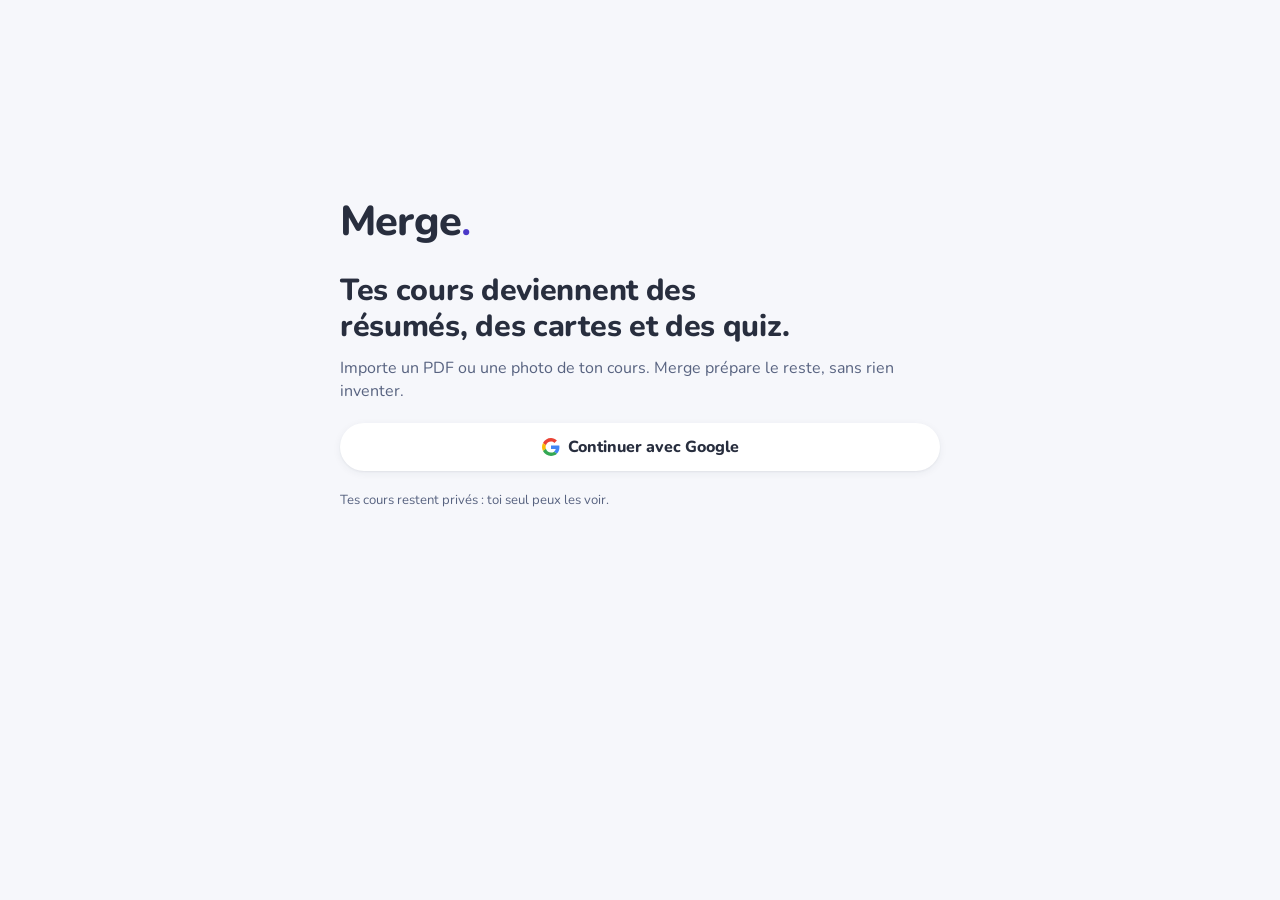
==== index.html @ fb2985db "Add the Merge web app Static PWA: Google sign-in, subjects and chapters, lesson import, AI summary a" ====
<!doctype html>
<html lang="fr">
<head>
<meta charset="utf-8">
<meta name="viewport" content="width=device-width,initial-scale=1,viewport-fit=cover">
<title>Merge</title>
<meta name="theme-color" content="#4b39c8">
<meta name="apple-mobile-web-app-capable" content="yes">
<meta name="apple-mobile-web-app-title" content="Merge">
<link rel="manifest" href="manifest.webmanifest">
<link rel="icon" href="icons/icon.svg" type="image/svg+xml">
<link rel="apple-touch-icon" href="icons/icon.svg">
<link rel="preconnect" href="https://fonts.googleapis.com">
<link rel="stylesheet" href="https://fonts.googleapis.com/css2?family=Nunito:wght@500;600;700;800&display=swap">
<link rel="stylesheet" href="css/app.css">
</head>
<body>
<div class="app" id="app"></div>
<nav class="tabs" id="tabs" hidden aria-label="Navigation principale"></nav>
<div class="toast" id="toast" hidden role="status"></div>
<script src="vendor/supabase.js"></script>
<script src="vendor/ts-fsrs.js"></script>
<script src="vendor/pdf.min.js"></script>
<script src="vendor/jszip.min.js"></script>
<script src="js/config.js"></script>
<script src="js/app.js"></script>
</body>
</html>
---- css/app.css ----
/* Merge : colonne d'appli mobile (max 520px). Clair = fond gris-bleu, cartes blanches, accent indigo. Sombre = tuiles teintées. */
:root{
  --bg:#f6f7fb; --card:#ffffff; --line:#e3e6ef; --fg:#282e3e; --muted:#586380;
  --accent:#4b39c8; --accent-fg:#ffffff; --accent-soft:#edefff; --accent-ink:#3a2aa8;
  --btn-bg:#4b39c8; --btn-fg:#ffffff;
  --today-bg:#4b39c8; --today-fg:#ffffff; --today-muted:#dcd8ff; --today-btn-bg:#ffffff; --today-btn-fg:#282e3e;
  --chip-bg:#ffcd1f; --chip-fg:#282e3e; --banner:#f1e8ff; --track:#e2e5ee;
  --peach-bg:#ffe6cf; --peach-ink:#8a4a0f; --mint-bg:#cdf5e4; --mint-ink:#0b6b4c; --mint-solid:#12885f;
  --p1:var(--card); --p2:var(--card); --p3:var(--card); --p4:var(--card); --icon:var(--accent);
  --radius:12px; --shadow:0 1px 2px rgba(40,46,62,.06),0 2px 8px rgba(40,46,62,.06);
  --font:"Nunito",system-ui,-apple-system,"Segoe UI",Roboto,sans-serif;
}
@media (prefers-color-scheme:dark){:root:not([data-theme="light"]){
  --bg:#14151c; --card:#22242e; --line:#343744; --fg:#f4f5f8; --muted:#a9afc2;
  --accent:#a094ff; --accent-fg:#14151c; --accent-soft:#2c2a55; --accent-ink:#d2ccff;
  --btn-bg:#f4f5f8; --btn-fg:#14151c;
  --today-bg:#4b39c8; --today-fg:#ffffff; --today-muted:#dcd8ff; --today-btn-bg:#ffffff; --today-btn-fg:#1a1d28;
  --chip-bg:#1f4d3d; --chip-fg:#a8f0d6; --banner:#2c2647; --track:#343744;
  --peach-bg:#3a2a1d; --peach-ink:#ffc999; --mint-bg:#163529; --mint-ink:#9be8c9; --mint-solid:#2bbf8a;
  --p1:#1d4a5c; --p2:#4a2a5c; --p3:#1f4d3d; --p4:#5c3d1f; --icon:#f4f5f8;
  --shadow:none; color-scheme:dark}}
:root[data-theme="dark"]{
  --bg:#14151c; --card:#22242e; --line:#343744; --fg:#f4f5f8; --muted:#a9afc2;
  --accent:#a094ff; --accent-fg:#14151c; --accent-soft:#2c2a55; --accent-ink:#d2ccff;
  --btn-bg:#f4f5f8; --btn-fg:#14151c;
  --today-bg:#4b39c8; --today-fg:#ffffff; --today-muted:#dcd8ff; --today-btn-bg:#ffffff; --today-btn-fg:#1a1d28;
  --chip-bg:#1f4d3d; --chip-fg:#a8f0d6; --banner:#2c2647; --track:#343744;
  --peach-bg:#3a2a1d; --peach-ink:#ffc999; --mint-bg:#163529; --mint-ink:#9be8c9; --mint-solid:#2bbf8a;
  --p1:#1d4a5c; --p2:#4a2a5c; --p3:#1f4d3d; --p4:#5c3d1f; --icon:#f4f5f8;
  --shadow:none; color-scheme:dark}
:root[data-theme="light"]{color-scheme:light}
*{box-sizing:border-box}
html,body{height:100%}
body{margin:0;background:var(--bg);color:var(--fg);font-family:var(--font);font-size:16px;line-height:1.45;-webkit-font-smoothing:antialiased;padding-top:env(safe-area-inset-top,0px)}
html[data-size="small"] body{font-size:15px} html[data-size="large"] body{font-size:18px}
[hidden]{display:none!important}
.app{max-width:520px;margin:0 auto;min-height:100%;padding-block:16px calc(96px + env(safe-area-inset-bottom,0px));padding-left:max(16px,env(safe-area-inset-left,0px));padding-right:max(16px,env(safe-area-inset-right,0px));display:flex;flex-direction:column;gap:20px}
button,a,input,select,textarea{font:inherit;color:inherit}
button{cursor:pointer}
button:disabled{opacity:.5;cursor:default}
:focus-visible{outline:2px solid var(--accent);outline-offset:2px}
h1,h2,h3,p{margin:0}
h1{font-size:1.6em;font-weight:800;letter-spacing:-.01em;line-height:1.2;text-wrap:balance}
h2{font-size:1.06em;font-weight:800}
.muted{color:var(--muted)}
.small{font-size:.82em}
.row{display:flex;align-items:center;gap:12px}
.between{justify-content:space-between}
.grow{flex:1;min-width:0}
.stack{display:flex;flex-direction:column;gap:12px}
.card{background:var(--card);border-radius:var(--radius);box-shadow:var(--shadow)}
.pad{padding:18px}
.pill{display:inline-flex;align-items:center;font-size:.75em;font-weight:700;padding:3px 10px;border-radius:99px;background:var(--accent-soft);color:var(--accent-ink);white-space:nowrap}
.pill.warn{background:var(--peach-bg);color:var(--peach-ink)}
.streak{display:inline-flex;align-items:center;font-size:.82em;font-weight:800;padding:6px 12px;border-radius:99px;background:var(--chip-bg);color:var(--chip-fg)}
.iconbtn{width:44px;height:44px;border-radius:50%;border:0;background:var(--card);box-shadow:var(--shadow);display:inline-flex;align-items:center;justify-content:center;text-decoration:none;flex:none}
.btn{min-height:48px;padding:0 20px;border-radius:99px;border:0;background:var(--btn-bg);color:var(--btn-fg);font-weight:800;display:inline-flex;align-items:center;justify-content:center;gap:8px;text-decoration:none}
.btn.ghost{background:var(--card);color:var(--fg);box-shadow:var(--shadow)}
.btn.peach{background:var(--peach-bg);color:var(--peach-ink)}
.btn.sm{min-height:40px;padding:0 16px;font-size:.9em}
.gbtn{background:var(--card);color:var(--fg);box-shadow:var(--shadow)}
.linkbtn{background:none;border:0;color:var(--accent-ink);font-weight:800;min-height:44px;padding:0 4px}
.logo{font-size:1.5em;font-weight:800;letter-spacing:-.02em}
.logo b{color:var(--accent)}
.bar{height:6px;border-radius:3px;background:var(--track);overflow:hidden}
.bar i{display:block;height:100%;border-radius:3px;background:var(--accent)}
.banner{background:var(--banner);border-radius:calc(var(--radius) + 4px);padding:16px;display:flex;justify-content:space-between;align-items:center;gap:12px}
.today{padding:18px;display:flex;flex-direction:column;gap:14px;background:var(--today-bg);color:var(--today-fg)}
.today .muted{color:var(--today-muted)}
.today .bar{background:rgba(255,255,255,.25)} .today .bar i{background:#fff}
.today .btn{background:var(--today-btn-bg);color:var(--today-btn-fg)}
.big{font-size:2.1em;font-weight:800;line-height:1.1;font-variant-numeric:tabular-nums}
.subject{padding:14px 16px;display:flex;flex-direction:column;gap:10px;text-decoration:none}
.subject .bar i{background:var(--c)}
.dot{width:10px;height:10px;border-radius:50%;flex:none;background:var(--c)}
.modes{display:grid;grid-template-columns:repeat(2,minmax(0,1fr));gap:10px}
.mode{padding:14px;display:flex;align-items:center;gap:12px;font-weight:700;text-align:left;min-height:60px;text-decoration:none;border:0;width:100%}
.mode svg{color:var(--icon);flex:none}
.modes .mode:nth-child(4n+1){background:var(--p1)} .modes .mode:nth-child(4n+2){background:var(--p2)} .modes .mode:nth-child(4n+3){background:var(--p3)} .modes .mode:nth-child(4n){background:var(--p4)}
.mode span.small{display:block;font-weight:600;opacity:.75}
.term{padding:12px 16px}
.term b{display:block;font-size:.9em;font-weight:800}
.term p{font-size:.9em;color:var(--muted);margin-top:2px;white-space:pre-wrap}
.term .tools{display:flex;gap:4px;justify-content:flex-end;margin-top:6px}
.mini{min-height:36px;padding:0 10px;border-radius:99px;border:0;background:var(--bg);font-size:.8em;font-weight:700;color:var(--muted)}
.quote{font-size:.8em;font-style:italic;color:var(--muted);border-left:3px solid var(--track);padding-left:8px;margin-top:6px}
.counters{display:flex;justify-content:space-between;margin-inline:-16px}
.counter{font-size:.9em;font-weight:800;min-width:52px;text-align:center;padding:5px 14px;font-variant-numeric:tabular-nums}
.counter.no{border:1.5px solid var(--peach-ink);border-left:0;color:var(--peach-ink);border-radius:0 99px 99px 0}
.counter.yes{background:var(--mint-bg);color:var(--mint-ink);border-radius:99px 0 0 99px}
.session{flex:1;display:flex;flex-direction:column;gap:14px;min-height:calc(100dvh - 140px)}
.flipwrap{perspective:1200px;flex:1;min-height:320px;display:flex;padding:6px 4px;transform:rotate(-1.2deg);touch-action:pan-y}
.flip{position:relative;flex:1;border:0;background:none;padding:0;transform-style:preserve-3d;transition:transform .45s cubic-bezier(.2,.7,.2,1);text-align:left}
.flip.back{transform:rotateY(180deg)}
.face{position:absolute;inset:0;backface-visibility:hidden;-webkit-backface-visibility:hidden;display:flex;flex-direction:column;overflow:hidden;border-radius:calc(var(--radius) + 4px);box-shadow:0 4px 16px rgba(20,20,60,.12);background:var(--card)}
.face.b{transform:rotateY(180deg);border:3px solid var(--mint-solid)}
.face header{padding:10px 18px;font-size:.82em;font-weight:800;color:var(--muted)}
.face.b header{background:var(--mint-solid);color:#fff;text-align:center;font-size:.95em}
.face .txt{flex:1;display:flex;align-items:center;justify-content:center;text-align:center;padding:20px 22px;font-size:1.45em;font-weight:700;line-height:1.3;text-wrap:balance;overflow:auto}
.face.b .txt{font-size:1.15em;font-weight:600}
.face footer{padding:0 22px 14px;font-size:.8em;color:var(--muted);text-align:center}
.answers{display:grid;grid-template-columns:1fr 1fr;gap:12px}
.done{padding:28px 22px;text-align:center;display:flex;flex-direction:column;gap:14px;align-items:center}
.field{display:flex;flex-direction:column;gap:6px}
.field label,.label{font-size:.82em;font-weight:700;color:var(--muted)}
input[type=text],input[type=number],input[type=date],input[type=time],select,textarea{min-height:48px;border-radius:12px;border:1px solid var(--line);background:var(--card);padding:0 14px;width:100%}
textarea{padding:12px 14px;min-height:180px;resize:vertical;line-height:1.5}
input[type=range]{width:100%;accent-color:var(--accent);min-height:44px}
.chips{display:flex;flex-wrap:wrap;gap:8px}
.chip{min-height:44px;padding:0 16px;border-radius:99px;border:1px solid var(--line);background:var(--card);font-weight:700}
.chip[aria-pressed="true"]{background:var(--accent-soft);color:var(--accent-ink);border-color:var(--accent)}
.seg{display:flex;gap:20px;border-bottom:1px solid var(--line)}
.seg button{background:none;border:0;border-bottom:3px solid transparent;min-height:44px;padding:0 2px;font-weight:700;color:var(--muted)}
.seg button[aria-pressed="true"]{color:var(--fg);border-bottom-color:var(--accent)}
.drop{border:2px dashed var(--line);border-radius:16px;padding:24px 16px;display:flex;flex-direction:column;align-items:center;gap:12px;text-align:center}
.filelist{display:flex;flex-direction:column;gap:6px;font-size:.88em}
.filelist div{display:flex;justify-content:space-between;gap:8px;background:var(--card);border-radius:10px;padding:8px 12px}
.md h3{font-size:1.05em;font-weight:800;margin:16px 0 6px;display:inline-block;background:var(--accent-soft);color:var(--accent-ink);padding:1px 8px;border-radius:6px}
.md p{margin:8px 0}.md ul{margin:6px 0;padding-left:20px}.md li{margin:4px 0}
.center{min-height:70vh;display:flex;flex-direction:column;justify-content:center;gap:20px}
.tabs{position:fixed;left:0;right:0;bottom:0;background:var(--card);border-top:1px solid var(--line);display:flex;justify-content:center;padding-bottom:env(safe-area-inset-bottom,0px);padding-left:max(16px,env(safe-area-inset-left,0px));padding-right:max(16px,env(safe-area-inset-right,0px))}
.tabs a{flex:1;max-width:160px;min-height:56px;display:flex;flex-direction:column;align-items:center;justify-content:center;gap:2px;font-size:.75em;font-weight:700;color:var(--muted);text-decoration:none}
.tabs a[aria-current="page"]{color:var(--accent)}
.note{font-size:.82em;color:var(--muted)}
.err{color:var(--peach-ink);background:var(--peach-bg);border-radius:10px;padding:10px 14px;font-size:.9em}
.toast{position:fixed;left:50%;bottom:calc(76px + env(safe-area-inset-bottom,0px));transform:translateX(-50%);background:var(--fg);color:var(--bg);padding:10px 16px;border-radius:10px;font-size:.9em;font-weight:700;max-width:calc(100% - 32px);z-index:5}
@media (prefers-reduced-motion:reduce){.flip{transition:none}}

/* --- Écrans ajoutés --- */
.dotc{color:var(--accent)}
.grid{display:grid;grid-template-columns:minmax(0,1fr);gap:12px}
.tiles{display:grid;grid-template-columns:repeat(2,minmax(0,1fr));gap:10px}
.tile{padding:16px;display:flex;flex-direction:column;gap:2px}
.tile b{font-size:1.7em;font-weight:800;line-height:1.1;font-variant-numeric:tabular-nums}
.tile span{font-size:.82em;color:var(--muted)}
.bars{display:flex;align-items:flex-end;gap:6px;height:140px}
.bars div{flex:1;height:100%;display:flex;flex-direction:column;justify-content:flex-end;align-items:center;gap:4px}
.bars i{display:block;width:100%;max-width:28px;border-radius:6px 6px 2px 2px;background:var(--accent)}
.bars i.zero{background:var(--track)}
.bars span{font-size:.7em;color:var(--muted);font-variant-numeric:tabular-nums}
.cal{display:grid;grid-template-columns:repeat(7,minmax(0,1fr));gap:4px;text-align:center}
.cal .wd{font-size:.75em;font-weight:800;color:var(--muted);padding:4px 0}
.cal .day{min-height:44px;border-radius:10px;display:flex;flex-direction:column;align-items:center;justify-content:center;gap:3px;font-weight:700;font-variant-numeric:tabular-nums}
.cal .day.now{background:var(--accent-soft);color:var(--accent-ink)}
.cal .day.has{outline:2px solid var(--track)}
.cal .day i{display:flex;gap:3px;height:6px}
.cal .day i b{width:6px;height:6px;border-radius:50%}
.qtxt{font-size:1.25em;font-weight:700;line-height:1.35}
.opts{display:grid;grid-template-columns:minmax(0,1fr);gap:10px}
.opt{min-height:52px;padding:12px 14px;border-radius:12px;border:1.5px solid var(--line);background:var(--card);text-align:left;font-weight:600}
.opt.good{border-color:var(--mint-solid);background:var(--mint-bg);color:var(--mint-ink);opacity:1}
.opt.bad{border-color:var(--peach-ink);background:var(--peach-bg);color:var(--peach-ink);opacity:1}
.fb{font-weight:800;min-height:1.4em}.fb.ok{color:var(--mint-ink)}.fb.ko{color:var(--peach-ink)}
.expected{background:var(--mint-bg);color:var(--mint-ink);border-radius:12px;padding:12px 14px;font-weight:600}
.match{display:grid;grid-template-columns:repeat(2,minmax(0,1fr));gap:10px}
.tilebtn{min-height:96px;padding:12px;border:2px solid transparent;font-weight:600;font-size:.9em;text-align:center}
.tilebtn.sel{border-color:var(--accent);background:var(--accent-soft);color:var(--accent-ink)}
.tilebtn.gone{visibility:hidden}
.tilebtn.miss{border-color:var(--peach-ink);background:var(--peach-bg);color:var(--peach-ink)}
table.duo{width:100%;border-collapse:collapse;font-variant-numeric:tabular-nums}
table.duo th,table.duo td{padding:10px 8px;text-align:left;border-bottom:1px solid var(--line)}
table.duo thead th{font-size:.82em;color:var(--muted)}
table.duo td.win{font-weight:800;color:var(--accent-ink)}
.tabs .side{display:none}
.tabs a span{white-space:nowrap}
@media (max-width:899px){.tabs a{font-size:.66em}}
@media (min-width:900px){
  body:has(.tabs:not([hidden])){padding-left:240px}
  .tabs{top:0;bottom:0;right:auto;width:240px;flex-direction:column;justify-content:flex-start;align-items:stretch;border-top:0;border-right:1px solid var(--line);padding:24px 14px;gap:4px}
  .tabs .side{display:block;padding:0 14px 20px;font-size:1.7em}
  .tabs a{flex:none;max-width:none;min-height:48px;flex-direction:row;justify-content:flex-start;gap:12px;font-size:.95em;padding:0 14px;border-radius:12px}
  .tabs a[aria-current="page"]{background:var(--accent-soft);color:var(--accent-ink)}
  .app{max-width:1040px;padding-block:36px 48px;padding-inline:40px;gap:24px}
  .grid{grid-template-columns:repeat(auto-fill,minmax(280px,1fr))}
  .tiles{grid-template-columns:repeat(4,minmax(0,1fr))}
  .modes{grid-template-columns:repeat(4,minmax(0,1fr))}
  .match{grid-template-columns:repeat(4,minmax(0,1fr))}
  .opts{grid-template-columns:repeat(2,minmax(0,1fr))}
  .today{max-width:560px}
  .session,.center,.done{max-width:600px;margin-inline:auto;width:100%}
  .session{min-height:calc(100dvh - 120px)}
  .toast{bottom:28px}
  h1{font-size:1.9em}
}
a.chip{display:inline-flex;align-items:center;text-decoration:none}
.chip.swatch{padding:0;width:44px;justify-content:center;display:inline-flex;align-items:center}
.chip.swatch .dot{width:18px;height:18px}
.tutoicon{width:88px;height:88px;border-radius:50%;background:var(--accent-soft);color:var(--accent-ink);display:flex;align-items:center;justify-content:center}
.tutoicon svg{width:40px;height:40px}
.jalons{display:flex;align-items:center}
.jalons span{width:12px;height:12px;border-radius:50%;border:2px solid var(--track);background:var(--card);flex:none}
.jalons span.on{background:var(--accent);border-color:var(--accent)}
.jalons i{flex:1;height:3px;background:var(--track)}
.jalons i.on{background:var(--accent)}
.jalabels{display:flex;justify-content:space-between;font-size:.7em;color:var(--muted);margin-top:6px}
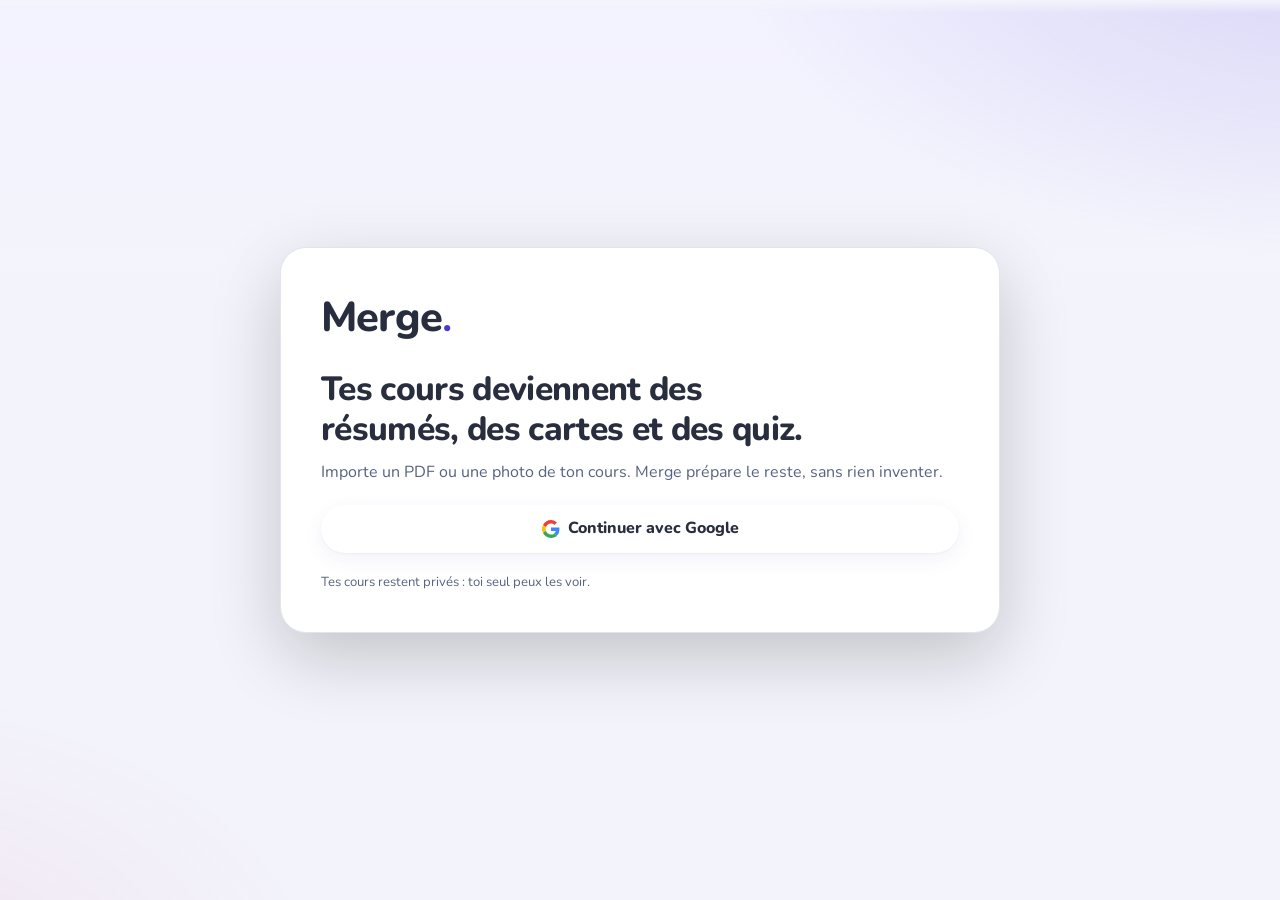
==== commit cf123b5c: "Load PDF and Office libraries on demand for a faster start" ====
--- a/index.html
+++ b/index.html
@@ -3,16 +3,17 @@
 <head>
 <meta charset="utf-8">
 <meta name="viewport" content="width=device-width,initial-scale=1,viewport-fit=cover">
-<title>Merge</title>
+<title>Merge.</title>
 <meta name="theme-color" content="#4b39c8">
 <meta name="apple-mobile-web-app-capable" content="yes">
-<meta name="apple-mobile-web-app-title" content="Merge">
+<meta name="apple-mobile-web-app-title" content="Merge.">
 <link rel="manifest" href="manifest.webmanifest">
 <link rel="icon" href="icons/icon.svg" type="image/svg+xml">
 <link rel="apple-touch-icon" href="icons/icon.svg">
 <link rel="preconnect" href="https://fonts.googleapis.com">
 <link rel="stylesheet" href="https://fonts.googleapis.com/css2?family=Nunito:wght@500;600;700;800&display=swap">
 <link rel="stylesheet" href="css/app.css">
+<link rel="preload" href="js/app.js" as="script">
 </head>
 <body>
 <div class="app" id="app"></div>
@@ -20,8 +21,6 @@
 <div class="toast" id="toast" hidden role="status"></div>
 <script src="vendor/supabase.js"></script>
 <script src="vendor/ts-fsrs.js"></script>
-<script src="vendor/pdf.min.js"></script>
-<script src="vendor/jszip.min.js"></script>
 <script src="js/config.js"></script>
 <script src="js/app.js"></script>
 </body>
--- a/css/app.css
+++ b/css/app.css
@@ -1,4 +1,4 @@
-/* Merge : colonne d'appli mobile (max 520px). Clair = fond gris-bleu, cartes blanches, accent indigo. Sombre = tuiles teintées. */
+/* Merge. : colonne d'appli mobile (max 520px). Clair = fond gris-bleu, cartes blanches, accent violet #4b39c8. Sombre = tuiles teintées, accents #4b39c8 et #9483ff. */
 :root{
   --bg:#f6f7fb; --card:#ffffff; --line:#e3e6ef; --fg:#282e3e; --muted:#586380;
   --accent:#4b39c8; --accent-fg:#ffffff; --accent-soft:#edefff; --accent-ink:#3a2aa8;
@@ -7,26 +7,29 @@
   --chip-bg:#ffcd1f; --chip-fg:#282e3e; --banner:#f1e8ff; --track:#e2e5ee;
   --peach-bg:#ffe6cf; --peach-ink:#8a4a0f; --mint-bg:#cdf5e4; --mint-ink:#0b6b4c; --mint-solid:#12885f;
   --p1:var(--card); --p2:var(--card); --p3:var(--card); --p4:var(--card); --icon:var(--accent);
+  --red:#b3261e; --red-bg:#fde7e7; --red-solid:#d8404a; --tint:7%;
   --radius:12px; --shadow:0 1px 2px rgba(40,46,62,.06),0 2px 8px rgba(40,46,62,.06);
   --font:"Nunito",system-ui,-apple-system,"Segoe UI",Roboto,sans-serif;
 }
 @media (prefers-color-scheme:dark){:root:not([data-theme="light"]){
   --bg:#14151c; --card:#22242e; --line:#343744; --fg:#f4f5f8; --muted:#a9afc2;
-  --accent:#a094ff; --accent-fg:#14151c; --accent-soft:#2c2a55; --accent-ink:#d2ccff;
-  --btn-bg:#f4f5f8; --btn-fg:#14151c;
+  --accent:#9483ff; --accent-fg:#14151c; --accent-soft:#2a2654; --accent-ink:#cfc8ff;
+  --btn-bg:#4b39c8; --btn-fg:#ffffff;
   --today-bg:#4b39c8; --today-fg:#ffffff; --today-muted:#dcd8ff; --today-btn-bg:#ffffff; --today-btn-fg:#1a1d28;
   --chip-bg:#1f4d3d; --chip-fg:#a8f0d6; --banner:#2c2647; --track:#343744;
   --peach-bg:#3a2a1d; --peach-ink:#ffc999; --mint-bg:#163529; --mint-ink:#9be8c9; --mint-solid:#2bbf8a;
   --p1:#1d4a5c; --p2:#4a2a5c; --p3:#1f4d3d; --p4:#5c3d1f; --icon:#f4f5f8;
+  --red:#ff8589; --red-bg:#3d1f24; --red-solid:#d8404a; --tint:16%;
   --shadow:none; color-scheme:dark}}
 :root[data-theme="dark"]{
   --bg:#14151c; --card:#22242e; --line:#343744; --fg:#f4f5f8; --muted:#a9afc2;
-  --accent:#a094ff; --accent-fg:#14151c; --accent-soft:#2c2a55; --accent-ink:#d2ccff;
-  --btn-bg:#f4f5f8; --btn-fg:#14151c;
+  --accent:#9483ff; --accent-fg:#14151c; --accent-soft:#2a2654; --accent-ink:#cfc8ff;
+  --btn-bg:#4b39c8; --btn-fg:#ffffff;
   --today-bg:#4b39c8; --today-fg:#ffffff; --today-muted:#dcd8ff; --today-btn-bg:#ffffff; --today-btn-fg:#1a1d28;
   --chip-bg:#1f4d3d; --chip-fg:#a8f0d6; --banner:#2c2647; --track:#343744;
   --peach-bg:#3a2a1d; --peach-ink:#ffc999; --mint-bg:#163529; --mint-ink:#9be8c9; --mint-solid:#2bbf8a;
   --p1:#1d4a5c; --p2:#4a2a5c; --p3:#1f4d3d; --p4:#5c3d1f; --icon:#f4f5f8;
+  --red:#ff8589; --red-bg:#3d1f24; --red-solid:#d8404a; --tint:16%;
   --shadow:none; color-scheme:dark}
 :root[data-theme="light"]{color-scheme:light}
 *{box-sizing:border-box}
@@ -57,7 +60,7 @@
 .btn{min-height:48px;padding:0 20px;border-radius:99px;border:0;background:var(--btn-bg);color:var(--btn-fg);font-weight:800;display:inline-flex;align-items:center;justify-content:center;gap:8px;text-decoration:none}
 .btn.ghost{background:var(--card);color:var(--fg);box-shadow:var(--shadow)}
 .btn.peach{background:var(--peach-bg);color:var(--peach-ink)}
-.btn.sm{min-height:40px;padding:0 16px;font-size:.9em}
+.btn.sm{min-height:44px;padding:0 16px;font-size:.9em}
 .gbtn{background:var(--card);color:var(--fg);box-shadow:var(--shadow)}
 .linkbtn{background:none;border:0;color:var(--accent-ink);font-weight:800;min-height:44px;padding:0 4px}
 .logo{font-size:1.5em;font-weight:800;letter-spacing:-.02em}
@@ -82,7 +85,7 @@
 .term b{display:block;font-size:.9em;font-weight:800}
 .term p{font-size:.9em;color:var(--muted);margin-top:2px;white-space:pre-wrap}
 .term .tools{display:flex;gap:4px;justify-content:flex-end;margin-top:6px}
-.mini{min-height:36px;padding:0 10px;border-radius:99px;border:0;background:var(--bg);font-size:.8em;font-weight:700;color:var(--muted)}
+.mini{min-height:44px;display:inline-flex;align-items:center;text-decoration:none;padding:0 10px;border-radius:99px;border:0;background:var(--bg);font-size:.8em;font-weight:700;color:var(--muted)}
 .quote{font-size:.8em;font-style:italic;color:var(--muted);border-left:3px solid var(--track);padding-left:8px;margin-top:6px}
 .counters{display:flex;justify-content:space-between;margin-inline:-16px}
 .counter{font-size:.9em;font-weight:800;min-width:52px;text-align:center;padding:5px 14px;font-variant-numeric:tabular-nums}
@@ -111,7 +114,7 @@
 .chip[aria-pressed="true"]{background:var(--accent-soft);color:var(--accent-ink);border-color:var(--accent)}
 .seg{display:flex;gap:20px;border-bottom:1px solid var(--line)}
 .seg button{background:none;border:0;border-bottom:3px solid transparent;min-height:44px;padding:0 2px;font-weight:700;color:var(--muted)}
-.seg button[aria-pressed="true"]{color:var(--fg);border-bottom-color:var(--accent)}
+.seg button[aria-pressed="true"],.seg button[aria-selected="true"]{color:var(--fg);border-bottom-color:var(--accent)}
 .drop{border:2px dashed var(--line);border-radius:16px;padding:24px 16px;display:flex;flex-direction:column;align-items:center;gap:12px;text-align:center}
 .filelist{display:flex;flex-direction:column;gap:6px;font-size:.88em}
 .filelist div{display:flex;justify-content:space-between;gap:8px;background:var(--card);border-radius:10px;padding:8px 12px}
@@ -193,3 +196,605 @@
 .jalons i{flex:1;height:3px;background:var(--track)}
 .jalons i.on{background:var(--accent)}
 .jalabels{display:flex;justify-content:space-between;font-size:.7em;color:var(--muted);margin-top:6px}
+.pageimg{width:100%;border-radius:12px;border:1px solid var(--line);margin-top:8px}
+.badge{display:inline-flex;align-items:center;min-height:36px;padding:0 14px;border-radius:99px;font-size:.85em;font-weight:700;background:var(--bg);color:var(--muted);border:1px dashed var(--line)}
+.badge.on{background:var(--chip-bg);color:var(--chip-fg);border-style:solid;border-color:transparent}
+.sheet{background:var(--card);border-radius:var(--radius);padding:24px}
+.sheettable{width:100%;border-collapse:collapse;margin-top:8px;font-size:.92em}
+.sheettable th,.sheettable td{text-align:left;vertical-align:top;padding:8px;border-bottom:1px solid var(--line)}
+.sheettable th{width:40%;font-weight:700}
+
+
+/* --- v6 : dossiers, calendrier, nouveaux modes --- */
+.btn svg,.linkbtn svg,.chip svg{flex:none}
+.linkbtn{display:inline-flex;align-items:center;gap:6px}
+.btn.good{background:var(--mint-solid);color:#fff}
+.btn.bad{background:var(--red-solid);color:#fff}
+.btn.goodsel{background:var(--mint-bg);color:var(--mint-ink);opacity:1}
+.pill.ghostpill{background:transparent;border:1px solid var(--line);color:var(--muted)}
+.iconbtn.flat{box-shadow:none;background:var(--bg);border:0}
+.iconbtn.accent{background:var(--btn-bg);color:var(--btn-fg)}
+.chip.sm{font-size:.85em;padding:0 12px}
+.subject{background:color-mix(in srgb,var(--c,var(--card)) var(--tint),var(--card))}
+.folder{padding:16px;display:flex;flex-direction:column;gap:10px;text-decoration:none;background:color-mix(in srgb,var(--c) calc(var(--tint)*1.6),var(--card));border:1px solid color-mix(in srgb,var(--c) 40%,transparent)}
+.folder svg{color:var(--c);flex:none}
+.folder .bar i{background:var(--c)}
+.rowlink{display:flex;align-items:center;gap:8px;padding:6px 10px 6px 14px}
+.rowlink .main{flex:1;min-width:0;display:flex;align-items:center;gap:12px;min-height:52px;text-decoration:none}
+.rowlink .main svg{color:var(--icon);flex:none}
+.rowlink .main>span{display:flex;flex-direction:column;gap:2px;min-width:0;flex:1}
+.rowlink .main b{font-weight:800;overflow-wrap:anywhere}
+.rowlink .bar{display:block;margin-top:6px}
+.rowlink.locked .main{opacity:.6}
+.quotabox{background:var(--peach-bg);color:var(--peach-ink);border-radius:12px;padding:14px;display:flex;flex-direction:column;gap:10px;align-items:flex-start;font-weight:700;font-size:.95em}
+.spin{width:36px;height:36px;border-radius:50%;border:4px solid var(--track);border-top-color:var(--accent);animation:spin 1s linear infinite}
+@keyframes spin{to{transform:rotate(360deg)}}
+.picker.off .cal{opacity:.35}
+.cal button.day{border:0;background:none;padding:0;width:100%}
+.cal button.day:disabled{opacity:.3}
+.cal button.day[aria-pressed="true"]{background:var(--btn-bg);color:var(--btn-fg)}
+.switch{display:flex;align-items:center;gap:10px;min-height:44px;background:none;border:0;padding:0;font-size:.88em;font-weight:700;color:var(--muted);text-align:left}
+.switch i{width:40px;height:24px;border-radius:99px;background:var(--track);position:relative;flex:none;transition:background .15s}
+.switch i::after{content:"";position:absolute;top:3px;left:3px;width:18px;height:18px;border-radius:50%;background:#fff;transition:transform .15s}
+.switch[aria-checked="true"] i{background:var(--accent)}
+.switch[aria-checked="true"] i::after{transform:translateX(16px)}
+.switch[aria-checked="true"]{color:var(--fg)}
+.face #mnemo{padding:0 18px}
+.mnemo{font-size:.82em;background:var(--accent-soft);color:var(--accent-ink);border-radius:10px;padding:8px 10px;margin-bottom:8px;text-align:left}
+.copie{line-height:2.2}
+.sent{display:inline;border:0;background:var(--bg);border-radius:8px;padding:9px 6px;text-align:left;box-decoration-break:clone;-webkit-box-decoration-break:clone}
+.sent[aria-pressed="true"]{background:var(--accent-soft);color:var(--accent-ink);outline:2px solid var(--accent)}
+.sent:disabled{opacity:1}
+.sent.found{background:var(--mint-bg);color:var(--mint-ink);outline:2px solid var(--mint-solid);text-decoration:line-through}
+.sent.missed{background:var(--red-bg);color:var(--red);outline:2px solid var(--red-solid)}
+.sent.alarm{background:var(--peach-bg);color:var(--peach-ink);outline:2px dashed var(--peach-ink)}
+.fix{display:flex;flex-direction:column;gap:6px;padding:8px 0;border-top:1px solid var(--line)}
+.fix s{color:var(--red)}
+mark.hl{border-radius:5px;padding:1px 3px;color:inherit}
+mark.hl.ok{background:var(--mint-bg);color:var(--mint-ink)}
+mark.hl.ko{background:var(--red-bg);color:var(--red);text-decoration:underline wavy}
+mark.hl.warn{background:var(--peach-bg);color:var(--peach-ink)}
+.legend{display:flex;flex-wrap:wrap;gap:12px;font-size:.82em;color:var(--muted)}
+.recall{white-space:pre-wrap;line-height:1.8}
+ul.plain{margin:0;padding-left:20px;display:flex;flex-direction:column;gap:6px}
+.stars{display:flex;gap:6px}
+.stars i{width:18px;height:18px;border-radius:50%;background:var(--track)}
+.stars i.on{background:var(--accent)}
+.bubble{padding:12px 14px;border-radius:16px;max-width:92%}
+.bubble.me{align-self:flex-end;background:var(--btn-bg);color:var(--btn-fg);border-bottom-right-radius:4px;font-weight:600}
+.bubble.card{align-self:flex-start;border-bottom-left-radius:4px}
+.concret{display:flex;flex-direction:column;gap:6px;margin-top:8px;padding-top:8px;border-top:1px solid var(--line)}
+.transcript{min-height:3em;background:var(--bg);border-radius:12px;padding:10px 12px}
+.transcript i{color:var(--muted)}
+.btn.rec{background:var(--red-solid);color:#fff}
+.inner{background:var(--bg);box-shadow:none}
+.tiles .tile{background:var(--bg);border-radius:12px}
+.bossbox{display:flex;align-items:center;gap:14px;background:var(--card);border-radius:var(--radius);box-shadow:var(--shadow);padding:14px}
+.boss{width:84px;height:77px;color:#4b39c8;flex:none}
+.boss.hit{animation:hit .4s}
+.boss.atk{animation:atk .4s}
+.boss.dead{opacity:.45;transform:rotate(12deg)}
+.done .boss{width:120px;height:110px}
+@keyframes hit{30%{transform:translateX(8px) rotate(6deg);color:var(--red-solid)}}
+@keyframes atk{40%{transform:scale(1.15)}}
+.bar.hp{height:12px;border-radius:6px}
+.bar.hp i{background:var(--red-solid);border-radius:6px;transition:width .3s}
+.shields{display:inline-flex;gap:2px}
+.shields i{color:var(--track);display:inline-flex}
+.shields i.on{color:var(--accent)}
+.expected.neutral{background:var(--accent-soft);color:var(--accent-ink)}
+.expected.veiled{background:var(--bg);color:var(--muted);font-weight:500}
+.flashq.okflash{animation:okf .35s}
+.flashq.koflash{animation:kof .35s}
+@keyframes okf{from{box-shadow:0 0 0 4px var(--mint-solid)}}
+@keyframes kof{from{box-shadow:0 0 0 4px var(--red-solid)}}
+.vshead{display:flex;align-items:center;justify-content:center;gap:12px;text-align:center;font-size:1.1em}
+.vshead span{font-size:.75em;font-weight:800;background:var(--btn-bg);color:var(--btn-fg);border-radius:99px;padding:4px 10px}
+.scrollx{overflow-x:auto}
+table.vs{width:100%;border-collapse:collapse;font-size:.9em}
+table.vs th,table.vs td{padding:10px 8px;text-align:left;vertical-align:top;border-bottom:1px solid var(--line);overflow-wrap:anywhere}
+table.vs thead th{color:var(--accent-ink);background:var(--accent-soft)}
+table.vs tbody th{color:var(--muted);font-size:.9em;width:26%}
+.enonce{white-space:pre-wrap}
+.hint{background:var(--accent-soft);color:var(--accent-ink);border-radius:12px;padding:10px 14px}
+.solution{background:var(--mint-bg);color:var(--mint-ink);border-radius:12px;padding:10px 14px;white-space:pre-wrap}
+.solution ol{margin:6px 0;padding-left:22px;white-space:normal}
+.mindmap{width:100%;height:60vh;min-height:320px;background:var(--card);border-radius:var(--radius);box-shadow:var(--shadow);touch-action:none;cursor:grab;user-select:none;-webkit-user-select:none;display:block}
+.mlink{fill:none;stroke:var(--line);stroke-width:2}
+.mnode{cursor:pointer}
+.mnode rect{fill:var(--bg);stroke:var(--line);stroke-width:1.5}
+.mnode text{fill:var(--fg);font-size:13px;font-weight:700;font-family:var(--font)}
+.mnode.d0 rect{fill:#4b39c8;stroke:#4b39c8}
+.mnode.d0 text{fill:#fff}
+.mnode.d1 rect{fill:var(--accent-soft);stroke:var(--accent)}
+.mnode.d1 text{fill:var(--accent-ink)}
+.mnode.sel rect{stroke:var(--accent);stroke-width:3.5}
+.mnode:focus-visible{outline:none}
+.mnode:focus-visible rect{stroke:var(--fg);stroke-width:3.5}
+.mtog{fill:var(--card);stroke:var(--line);stroke-width:1.5}
+.mtogi{fill:none;stroke:var(--fg);stroke-width:2;stroke-linecap:round}
+.clozetxt{font-size:1.15em;font-weight:600;line-height:2.6}
+.blank{min-width:72px;min-height:44px;border-radius:10px;border:2px dashed var(--accent);background:var(--accent-soft);color:var(--accent-ink);font-weight:800;padding:0 10px;vertical-align:middle}
+.blank.full{border-style:solid}
+.blank.ok{border-color:var(--mint-solid);background:var(--mint-bg);color:var(--mint-ink);opacity:1}
+.blank.ko{border-color:var(--red-solid);background:var(--red-bg);color:var(--red);opacity:1;text-decoration:line-through}
+.fixw{color:var(--mint-ink);font-weight:800}
+.chip.pillw{background:var(--accent-soft);color:var(--accent-ink);border-color:transparent}
+.given{color:var(--muted)}
+.given .label{display:block}
+.player .qtxt{min-height:2.7em}
+.sheet{background:var(--card);border-radius:var(--radius);padding:24px}
+.sheettable{width:100%;border-collapse:collapse;margin-top:8px;font-size:.92em}
+.a4wrap{display:flex;flex-direction:column;gap:16px;align-items:center}
+.synth{width:100%;background:var(--card);border-radius:var(--radius);box-shadow:var(--shadow);padding:20px;display:grid;grid-template-columns:minmax(0,1fr);gap:14px}
+.synth header{display:flex;justify-content:space-between;align-items:baseline;gap:12px;border-bottom:3px solid var(--c);padding-bottom:8px;font-size:.82em;font-weight:800;color:var(--muted)}
+.synth header h1{font-size:1.5em;color:var(--fg);text-align:center}
+.synth section{border:1px solid var(--line);border-radius:10px;padding:10px 12px;break-inside:avoid}
+.synth section.warn{border-color:var(--peach-ink)}
+.synth h2{font-size:.82em;text-transform:uppercase;letter-spacing:.04em;color:var(--accent-ink);margin-bottom:6px}
+.synth ul{margin:0;padding-left:18px}
+.synth dl{margin:0;display:flex;flex-direction:column;gap:5px}
+.synth dt{font-weight:800;display:inline}
+.synth dt::after{content:" : "}
+.synth dd{display:inline;margin:0}
+.synth .formules dd{font-family:ui-monospace,Menlo,Consolas,monospace;font-size:.95em}
+.a4.planche{width:100%;max-width:560px;aspect-ratio:194/281;background:#fff;color:#111;box-shadow:var(--shadow);container-type:inline-size;display:flex;flex-direction:column;border-radius:4px}
+.pgrid{flex:1;display:grid;grid-template-columns:1fr 1fr;grid-template-rows:repeat(4,1fr)}
+.pc{position:relative;border:1px dashed #9aa0b4;display:flex;align-items:center;justify-content:center;text-align:center;padding:5%;overflow:hidden;font-size:3.4cqw;font-weight:700;line-height:1.25}
+.pc p{overflow-wrap:anywhere}
+.pc.a{font-weight:600}
+.pc.m{font-size:2.8cqw}.pc.s{font-size:2.3cqw}.pc.xs{font-size:1.8cqw}
+.pcn{position:absolute;top:3%;left:4%;font-size:1.7cqw;color:#8a90a5;font-weight:700}
+.pc.q .pcn::after{content:" · question"}
+.pc.a .pcn::after{content:" · réponse"}
+.pc.void{border-style:dotted}
+.planche.fold .pc.q{border-right:2px solid #4b39c8}
+.planche footer{font-size:1.6cqw;color:#8a90a5;text-align:center;padding:.6cqw}
+@media (min-width:900px){
+  .synth{grid-template-columns:repeat(2,minmax(0,1fr))}
+  .synth header,.synth section.wide{grid-column:1/-1}
+  .mindmap{height:68vh}
+  .bubble{max-width:75%}
+}
+@media (prefers-reduced-motion:reduce){.spin,.boss.hit,.boss.atk,.flashq{animation:none}.switch i,.switch i::after,.bar.hp i{transition:none}}
+@page{size:A4;margin:8mm}
+@media print{
+  html:root:root{--bg:#fff;--card:#fff;--fg:#000;--muted:#333;--line:#999;--accent-soft:#eee;--accent-ink:#000;--mint-bg:#eee;--mint-ink:#000;--peach-bg:#eee;--peach-ink:#000;--shadow:none;color-scheme:light}
+  .tabs,.noprint,.toast{display:none!important}
+  body{background:#fff;color:#000;padding:0!important}
+  .app{max-width:none;padding:0;gap:0;display:block}
+  .sheet{padding:0;box-shadow:none}
+  .md h3{background:none;color:#000;padding:0}
+  .a4wrap{display:block}
+  .synth{font-size:var(--pfs,9.5pt);line-height:1.3;padding:0;box-shadow:none;border-radius:0;grid-template-columns:1fr 1fr;gap:3mm}
+  .synth header,.synth section.wide{grid-column:1/-1}
+  .synth section{padding:2mm 3mm}
+  .a4.planche{width:194mm;max-width:none;height:280mm;aspect-ratio:auto;box-shadow:none;border-radius:0;break-after:page;page-break-after:always}
+  .a4.planche:last-child{break-after:auto;page-break-after:auto}
+}
+
+/* ================= v8 : refonte du design (téléphone et grand écran) ================= */
+:root{--radius:16px;--card2:#f1f2f9;--glow:rgba(75,57,200,.28);--bg:#f3f4fb;--line:#e2e5f0;--shadow:0 1px 2px rgba(30,34,60,.05),0 6px 20px rgba(30,34,60,.06)}
+@media (prefers-color-scheme:dark){:root:not([data-theme="light"]){--bg:#0d0e15;--card:#171924;--card2:#1e2130;--line:#282b3b;--fg:#f3f4f9;--muted:#9da4bb;--track:#2a2d3e;--accent-soft:#252150;--glow:rgba(148,131,255,.25)}}
+:root[data-theme="dark"]{--bg:#0d0e15;--card:#171924;--card2:#1e2130;--line:#282b3b;--fg:#f3f4f9;--muted:#9da4bb;--track:#2a2d3e;--accent-soft:#252150;--glow:rgba(148,131,255,.25)}
+:root[data-theme="light"]{--card2:#f1f2f9;--glow:rgba(75,57,200,.28)}
+body::before{content:"";position:fixed;inset:0;z-index:-1;pointer-events:none;background:radial-gradient(70vw 55vh at 105% -10%,color-mix(in srgb,var(--accent) 17%,transparent),transparent 70%),radial-gradient(55vw 50vh at -10% 110%,color-mix(in srgb,#e0529c 9%,transparent),transparent 70%)}
+.card{border:1px solid var(--line)}
+h1{font-size:1.75em;letter-spacing:-.02em}
+h2{font-size:1.1em;letter-spacing:-.01em}
+input[type=text],input[type=number],input[type=date],input[type=time],select,textarea{background:var(--card2);border-color:transparent;transition:border-color .15s,box-shadow .15s,background-color .15s}
+input[type=text]:hover,input[type=number]:hover,select:hover,textarea:hover{border-color:var(--line)}
+input[type=text]:focus,input[type=number]:focus,input[type=date]:focus,input[type=time]:focus,select:focus,textarea:focus{outline:none;border-color:var(--accent);box-shadow:0 0 0 4px var(--glow);background:var(--card)}
+.iconbtn{border:1px solid var(--line);box-shadow:none}
+.iconbtn:hover{background:var(--accent-soft);color:var(--accent-ink);border-color:transparent}
+.btn.ghost{border:1px solid var(--line);box-shadow:none}
+.mini{background:var(--card2)}
+.mini:hover,.linkbtn:hover{color:var(--accent-ink);background:var(--accent-soft)}
+.linkbtn{border-radius:10px;padding:0 8px}
+.pill{background:var(--accent-soft)}
+
+/* mouvement */
+@keyframes rise{from{opacity:0;transform:translateY(12px)}}
+@keyframes pop{from{opacity:0;transform:scale(.94)}}
+@keyframes shine{to{transform:translateX(100%)}}
+@keyframes fall{to{top:105%;transform:rotate(720deg)}}
+.app.enter>*{animation:rise .36s cubic-bezier(.2,.7,.2,1) both}
+.app.enter>*:nth-child(2){animation-delay:.04s}.app.enter>*:nth-child(3){animation-delay:.08s}.app.enter>*:nth-child(4){animation-delay:.12s}.app.enter>*:nth-child(n+5){animation-delay:.16s}
+.btn,.chip,.iconbtn,.mini,.linkbtn,.tabs a,.tilebtn,.mbtn,.mtile,.exam,.cal .day,a.card,.card.subject,.card.term{transition:transform .14s ease,background-color .16s ease,box-shadow .16s ease,border-color .16s ease,color .16s ease,filter .16s ease}
+.btn:not(:disabled):hover{filter:brightness(1.1);box-shadow:0 8px 22px var(--glow);transform:translateY(-1px)}
+.btn.ghost:not(:disabled):hover{filter:none;box-shadow:none;background:var(--accent-soft);color:var(--accent-ink);border-color:transparent}
+.btn:not(:disabled):active,.chip:active,.iconbtn:active,.mini:active,.tilebtn:active,.mbtn:active{transform:scale(.96)}
+.chip:hover{border-color:var(--accent);background:color-mix(in srgb,var(--accent) 10%,var(--card))}
+a.card:hover,.grid .card.subject:hover{transform:translateY(-3px);border-color:color-mix(in srgb,var(--c,var(--accent)) 60%,var(--line));box-shadow:0 12px 28px rgba(0,0,0,.18)}
+.card.term:hover{border-color:color-mix(in srgb,var(--accent) 45%,var(--line))}
+.bar i{transition:width .5s cubic-bezier(.2,.7,.2,1)}
+.subject{border-left:4px solid var(--c,transparent)}
+.done{animation:pop .4s cubic-bezier(.2,1.3,.4,1) both}
+
+/* navigation */
+.tabs{background:color-mix(in srgb,var(--card) 88%,transparent);backdrop-filter:blur(14px);-webkit-backdrop-filter:blur(14px);z-index:20}
+.tabs a{border-radius:14px;margin:4px 2px}
+.tabs a:hover{color:var(--fg)}
+.tabs a[aria-current="page"]{color:var(--accent-ink)}
+.tabs a[aria-current="page"] svg{filter:drop-shadow(0 0 8px var(--glow))}
+.sidefoot{display:none}
+
+/* accueil */
+.hello{display:flex;flex-direction:column;gap:4px}
+.dash{display:grid;grid-template-columns:minmax(0,1fr);gap:14px}
+.today{position:relative;overflow:hidden;border:0;border-radius:22px;padding:22px;background:linear-gradient(135deg,#4b39c8,#6a4ff0 55%,#8f62f7)}
+.today::before,.today::after{content:"";position:absolute;border-radius:50%;background:rgba(255,255,255,.1);pointer-events:none}
+.today::after{right:-50px;top:-50px;width:180px;height:180px}.today::before{right:60px;bottom:-70px;width:140px;height:140px;background:rgba(255,255,255,.06)}
+.today>*{position:relative;z-index:1}
+.today .big{font-size:2.6em}
+.week{display:flex;flex-direction:column;gap:14px}
+.wbars{display:flex;align-items:flex-end;gap:8px;height:104px;flex:1}
+.wbars div{flex:1;height:100%;display:flex;flex-direction:column;justify-content:flex-end;align-items:center;gap:6px}
+.wbars i{display:block;width:100%;max-width:34px;border-radius:8px;background:linear-gradient(180deg,var(--accent),#4b39c8)}
+.wbars i.zero{background:var(--track)}
+.wbars i.now{box-shadow:0 0 0 3px var(--glow)}
+.wbars span{font-size:.72em;font-weight:800;color:var(--muted)}
+.exam{display:flex;align-items:center;gap:12px;padding:10px;border-radius:14px;text-decoration:none;min-height:60px}
+.exam:hover{background:var(--card2)}
+.card.exam{padding:12px 14px}
+.card.exam:hover{background:var(--card)}
+.exam .grow b,.exam .grow span{display:block}
+.exam .grow b{white-space:nowrap;overflow:hidden;text-overflow:ellipsis}
+.jx{flex:none;min-width:56px;height:44px;padding:0 10px;border-radius:12px;display:grid;place-items:center;font-weight:800;font-variant-numeric:tabular-nums;background:color-mix(in srgb,var(--c,var(--accent)) 22%,var(--card));color:var(--fg);border:1px solid color-mix(in srgb,var(--c,var(--accent)) 55%,transparent)}
+.stats{display:grid;grid-template-columns:repeat(2,minmax(0,1fr));padding:6px}
+.stat{display:flex;align-items:center;gap:12px;padding:14px;min-width:0;border-radius:12px}
+.stat:hover{background:var(--card2)}
+.stat .sico{flex:none;width:42px;height:42px;border-radius:13px;display:grid;place-items:center;background:color-mix(in srgb,var(--sc,var(--accent)) 18%,transparent);color:var(--sc,var(--accent))}
+.stat b{display:block;font-size:1.35em;font-weight:800;line-height:1.1;font-variant-numeric:tabular-nums;white-space:nowrap}
+.stat span{display:block;font-size:.8em;color:var(--muted);overflow:hidden;text-overflow:ellipsis}
+.stat>div{min-width:0}
+.stat.s1{--sc:#f08c3a}.stat.s2{--sc:#18ae79}.stat.s3{--sc:#e0529c}.stat.s4{--sc:#3b9bf6}
+.tile{border-radius:16px}
+.empty{grid-column:1/-1;padding:28px 20px;display:flex;flex-direction:column;align-items:center;gap:8px;text-align:center}
+.empty svg{width:120px;height:90px}
+.empty .mico svg{width:24px;height:24px}
+
+/* chapitre : modes */
+.modesbox{gap:22px}
+.mgrid{display:grid;grid-template-columns:minmax(0,1fr);gap:10px}
+.mtile{display:flex;align-items:center;gap:2px;background:var(--card);border:1px solid var(--line);border-radius:16px;padding:4px 6px 4px 4px;min-width:0}
+.mtile:hover{border-color:var(--mc,var(--accent));background:color-mix(in srgb,var(--mc,var(--accent)) 9%,var(--card));transform:translateY(-2px);box-shadow:0 10px 24px rgba(0,0,0,.16)}
+.mmain{flex:1;display:flex;align-items:center;gap:12px;padding:8px;min-height:60px;text-decoration:none;min-width:0;border-radius:12px}
+.mico{flex:none;width:44px;height:44px;border-radius:13px;display:grid;place-items:center;background:color-mix(in srgb,var(--mc,var(--accent)) 18%,transparent);color:var(--mc,var(--accent))}
+.mico.big{width:52px;height:52px;border-radius:16px}
+.mtxt{min-width:0}
+.mtxt b{display:block;font-weight:800}
+.mtxt .small{display:block;color:var(--muted);font-weight:600;white-space:nowrap;overflow:hidden;text-overflow:ellipsis}
+.mbtn{flex:none;width:44px;height:44px;border:0;background:none;border-radius:50%;color:var(--muted);display:grid;place-items:center;padding:0}
+.mbtn:hover{background:var(--card2);color:var(--fg)}
+.mbtn.star[aria-pressed="true"]{color:#f5b400}
+.mbtn.star[aria-pressed="true"] svg{fill:currentColor}
+.modesbox>.stack:nth-of-type(5n+1){--mc:#8f7dff}.modesbox>.stack:nth-of-type(5n+2){--mc:#3b9bf6}.modesbox>.stack:nth-of-type(5n+3){--mc:#f08c3a}.modesbox>.stack:nth-of-type(5n+4){--mc:#18ae79}.modesbox>.stack:nth-of-type(5n){--mc:#e0529c}
+.modesbox>.favsect{--mc:#f5b400}
+.favhint{margin:0}
+.sheetwrap{position:fixed;inset:0;z-index:60;background:rgba(5,6,12,.62);backdrop-filter:blur(5px);-webkit-backdrop-filter:blur(5px);display:grid;place-items:end center;padding:16px;padding-bottom:max(16px,env(safe-area-inset-bottom,0px))}
+.sheet{width:100%;max-width:520px;padding:24px;display:flex;flex-direction:column;gap:14px;animation:rise .28s cubic-bezier(.2,.7,.2,1) both;box-shadow:0 30px 80px rgba(0,0,0,.45)}
+.sheet h1{font-size:1.4em}
+.libre{display:grid;grid-template-columns:minmax(0,1fr);gap:20px}
+
+/* calendrier */
+.calwrap{display:grid;grid-template-columns:minmax(0,1fr);gap:20px}
+.calmonth{text-transform:capitalize;font-size:1.25em}
+.cal.calx{gap:6px}
+.cal.calx .wd{font-size:.72em;text-transform:uppercase;letter-spacing:.06em;padding:6px 0}
+.cal.calx .day{position:relative;min-height:52px;border-radius:14px;background:var(--card2);gap:2px;overflow:hidden}
+.cal.calx button.day{background:var(--card2)}
+.cal.calx button.day:disabled{opacity:.42;background:transparent}
+.cal.calx button.day:not(:disabled):hover{background:var(--accent-soft);color:var(--accent-ink);transform:translateY(-2px)}
+.cal.calx .day.now{background:var(--accent-soft);color:var(--accent-ink);box-shadow:inset 0 0 0 2px var(--accent)}
+.cal.calx .day.has{outline:0;box-shadow:inset 0 0 0 2px color-mix(in srgb,var(--accent) 45%,transparent)}
+.cal.calx .day.did::after{content:"";position:absolute;top:6px;right:6px;width:7px;height:7px;border-radius:50%;background:var(--mint-solid)}
+.cal.calx button.day[aria-pressed="true"]{background:var(--btn-bg);color:#fff}
+.cal.calx .day em{display:none}
+.callegend{display:flex;flex-wrap:wrap;gap:16px;font-size:.8em;color:var(--muted)}
+.callegend span{display:inline-flex;align-items:center;gap:6px}
+.lg{width:10px;height:10px;border-radius:50%;display:inline-block}
+.lg.now{background:var(--accent)}.lg.did{background:var(--mint-solid)}.lg.ex{background:transparent;box-shadow:inset 0 0 0 2px var(--accent)}
+.calhint{flex-direction:row;align-items:center}
+.stats.two{grid-template-columns:repeat(2,minmax(0,1fr))}
+
+/* session de cartes */
+.swrap{display:flex;flex-direction:column;flex:1}
+.sside{display:none}
+.face{border:1px solid var(--line)}
+.ring{width:132px;height:132px;border-radius:50%;margin:0 auto;display:grid;place-items:center;background:conic-gradient(var(--accent) calc(var(--p)*1%),var(--track) 0);position:relative}
+.ring::before{content:"";position:absolute;inset:11px;border-radius:50%;background:var(--card)}
+.ring b{position:relative;font-size:1.5em;font-weight:800;font-variant-numeric:tabular-nums}
+.srow{display:flex;justify-content:space-between;align-items:center;gap:12px;font-size:.92em;color:var(--muted)}
+.srow b{color:var(--fg);font-variant-numeric:tabular-nums}.srow b.g{color:var(--mint-solid)}.srow b.r{color:var(--red-solid)}
+kbd{font:inherit;font-size:.82em;font-weight:800;padding:4px 10px;border-radius:8px;background:var(--card2);border:1px solid var(--line);color:var(--fg)}
+
+/* couleurs */
+.swatches{gap:6px}
+.chip.swatch{border-width:2px;border-color:transparent;background:transparent;min-height:44px}
+.chip.swatch:hover{background:var(--card2)}
+.chip.swatch[aria-pressed="true"]{border-color:var(--c,var(--accent));background:color-mix(in srgb,var(--c,var(--accent)) 18%,transparent)}
+.chip.swatch .dot{width:24px;height:24px}
+.chip.swatch.free{position:relative;cursor:pointer}
+.chip.swatch.free input{position:absolute;inset:0;width:100%;height:100%;opacity:0;cursor:pointer;border:0;padding:0}
+.chip.swatch.free[aria-pressed="false"] .dot{background:conic-gradient(#e5484d,#f08c3a,#eab308,#18ae79,#06b6d4,#3b82f6,#8b5cf6,#e0529c,#e5484d)}
+.chip.swatch.free:focus-within{outline:2px solid var(--accent);outline-offset:2px}
+
+/* import */
+.prog{gap:16px}
+.bar.big{height:16px;border-radius:8px}
+.bar.big i{border-radius:8px;background:linear-gradient(90deg,#4b39c8,#9483ff);position:relative;overflow:hidden;transition:width .25s linear}
+.bar.big i::after{content:"";position:absolute;inset:0;background:linear-gradient(90deg,transparent,rgba(255,255,255,.45),transparent);transform:translateX(-100%);animation:shine 1.4s linear infinite}
+#progpct{font-size:1.5em;color:var(--fg);font-variant-numeric:tabular-nums}
+.steps{list-style:none;margin:0;padding:0;display:grid;grid-template-columns:repeat(2,minmax(0,1fr));gap:8px}
+.steps li{padding:10px 12px 10px 34px;border-radius:12px;background:var(--card2);color:var(--muted);font-size:.86em;font-weight:700;position:relative}
+.steps li::before{content:"";position:absolute;left:12px;top:50%;width:12px;height:12px;margin-top:-6px;border-radius:50%;border:2px solid var(--line);box-sizing:border-box}
+.steps li.now{color:var(--fg);background:var(--accent-soft)}
+.steps li.now::before{border-color:var(--accent);border-top-color:transparent;animation:spin .8s linear infinite}
+.steps li.done{color:var(--mint-ink)}
+.steps li.done::before{background:var(--mint-solid);border-color:var(--mint-solid)}
+.backsoon{display:flex;flex-direction:column;gap:8px;align-items:flex-start;background:var(--card2);border-color:transparent}
+.jobchip{position:fixed;right:12px;bottom:calc(76px + env(safe-area-inset-bottom,0px));z-index:30;min-height:44px;padding:0 16px;border-radius:99px;background:var(--btn-bg);color:#fff;font-weight:800;font-size:.9em;display:inline-flex;align-items:center;gap:10px;text-decoration:none;box-shadow:0 8px 24px rgba(0,0,0,.3);animation:rise .3s both}
+.jobchip.ok{background:var(--mint-solid)}.jobchip.ko{background:var(--red-solid)}
+.jobchip .spin{width:16px;height:16px;border-width:3px;border-color:rgba(255,255,255,.35);border-top-color:#fff}
+.confetti{position:fixed;inset:0;pointer-events:none;z-index:70;overflow:hidden}
+.confetti i{position:absolute;top:-16px;width:9px;height:14px;border-radius:2px;animation:fall 2s ease-in forwards}
+.drop{transition:border-color .15s,background-color .15s;border-radius:20px}.drop:hover{border-color:var(--accent);background:color-mix(in srgb,var(--accent) 6%,transparent)}
+.filelist>div{border-radius:12px}
+
+@media (min-width:640px){
+  .mgrid{grid-template-columns:repeat(2,minmax(0,1fr))}
+  .stats{grid-template-columns:repeat(4,minmax(0,1fr))}
+  .stats.two{grid-template-columns:repeat(2,minmax(0,1fr))}
+  .sheetwrap{place-items:center}
+  .cal.calx .day{min-height:64px}
+}
+@media (min-width:900px){
+  body.nav:has(.tabs){padding-left:256px}
+  body.nav .tabs,body.nav .tabs[hidden]{display:flex!important;top:0;bottom:0;right:auto;width:256px;flex-direction:column;justify-content:flex-start;align-items:stretch;border-top:0;border-right:1px solid var(--line);padding:26px 16px 20px;gap:4px;background:var(--card);backdrop-filter:none}
+  body.nav .tabs .side{display:block;padding:0 12px 22px;font-size:1.8em}
+  body.nav .tabs a{flex:none;max-width:none;min-height:48px;flex-direction:row;justify-content:flex-start;gap:12px;font-size:.96em;padding:0 14px;border-radius:14px;margin:0;position:relative}
+  body.nav .tabs a:hover{background:var(--card2)}
+  body.nav .tabs a[aria-current="page"]{background:var(--accent-soft);color:var(--accent-ink)}
+  body.nav .tabs a[aria-current="page"]::before{content:"";position:absolute;left:-16px;top:10px;bottom:10px;width:4px;border-radius:0 4px 4px 0;background:var(--accent)}
+  .sidefoot{display:block;margin-top:auto}
+  .sidecard{display:flex;flex-direction:column;gap:4px;padding:16px;border-radius:18px;background:linear-gradient(135deg,color-mix(in srgb,#4b39c8 55%,var(--card)),color-mix(in srgb,#8f62f7 35%,var(--card)));color:#fff}
+  .sidecard span{font-size:.82em;opacity:.85}
+  .sidecard .btn{margin-top:10px;background:#fff;color:#282e3e;min-height:44px}
+  .app{max-width:1560px;padding:36px 48px 56px;gap:26px}
+  body.nav .app>.row>.logo{display:none}
+  h1{font-size:2.1em}
+  .dash{grid-template-columns:minmax(0,1.3fr) minmax(0,1fr) minmax(0,1fr);gap:18px;align-items:stretch}
+  .dash .today{max-width:none;justify-content:space-between;padding:28px}
+  .grid{grid-template-columns:repeat(auto-fill,minmax(300px,1fr));gap:16px}
+  .mgrid{grid-template-columns:repeat(auto-fill,minmax(290px,1fr));gap:12px}
+  .calwrap{grid-template-columns:minmax(0,1.7fr) minmax(300px,1fr);align-items:start;gap:24px}
+  .calcard{padding:24px}
+  .cal.calx{gap:8px}
+  .cal.calx .day{min-height:92px;align-items:flex-start;justify-content:flex-start;padding:10px;gap:4px;border-radius:16px}
+  .cal.calx .day .dn{font-size:1.05em}
+  .cal.calx .day i{display:none}
+  .cal.calx .day em{display:block;max-width:100%;font-style:normal;font-size:.68em;font-weight:800;padding:2px 7px;border-radius:7px;background:color-mix(in srgb,var(--c) 30%,transparent);color:var(--fg);white-space:nowrap;overflow:hidden;text-overflow:ellipsis}
+  .libre{grid-template-columns:minmax(0,1fr) minmax(0,1.2fr);align-items:start;gap:28px}
+  .center{max-width:720px;min-height:0;margin-block:auto;background:var(--card);border:1px solid var(--line);border-radius:26px;padding:40px;box-shadow:0 24px 70px rgba(0,0,0,.2)}
+  .app:has(>.center){justify-content:center;min-height:100dvh}
+  .steps{grid-template-columns:repeat(4,minmax(0,1fr))}
+  .jobchip{right:28px;bottom:28px}
+  .session,.swrap .session{max-width:none;margin-inline:0}
+  .flipwrap{min-height:440px}
+  .face .txt{font-size:1.9em;padding:32px 48px}
+  .face.b .txt{font-size:1.4em}
+  .answers .btn{min-height:60px;font-size:1.05em}
+}
+@media (min-width:1150px){
+  .swrap{display:grid;grid-template-columns:minmax(0,1fr) 300px;gap:28px;align-items:start}
+  .sside{display:flex;flex-direction:column;gap:14px;position:sticky;top:36px}
+}
+@media (prefers-reduced-motion:reduce){.app.enter>*,.done,.jobchip,.sheet,.bar.big i::after,.steps li.now::before{animation:none}.btn,.chip,a.card,.card.subject,.bar i,.mtile,.cal .day{transition:none}a.card:hover,.grid .card.subject:hover,.mtile:hover,.btn:not(:disabled):hover,.cal.calx button.day:not(:disabled):hover{transform:none}}
+@media print{body::before,.jobchip,.confetti,.sheetwrap,.sside{display:none!important}body.nav:has(.tabs){padding-left:0}body.nav .tabs,body.nav .tabs[hidden]{display:none!important}}
+.mtxt .small{white-space:normal;display:-webkit-box;-webkit-line-clamp:2;-webkit-box-orient:vertical;line-height:1.25}
+.subject .row{flex-wrap:wrap}
+.cal.calx .day .dn{font-weight:800}
+@media (min-width:1150px){.swrap .counters{display:none}}
+@media (min-width:900px){.sidecard{background:linear-gradient(135deg,#4b39c8,#7a55f3)}}
+.upnext .linkbtn{text-decoration:none}
+
+/* v9 : retours du 13 nov. (téléphone) */
+html,body{height:auto;min-height:100%}
+body{min-height:100dvh}
+.tabs{display:grid;grid-template-columns:repeat(6,minmax(0,1fr));justify-content:stretch;transform:translateZ(0)}
+.tabs a{max-width:none;margin:4px 0;min-width:0}
+.tabs .side{display:none}
+@media (max-width:899px){.tabs{backdrop-filter:none;-webkit-backdrop-filter:none;background:var(--card)}.tabs .sidefoot{display:none}}
+select{-webkit-appearance:none;appearance:none;height:52px;min-height:52px;padding:0 44px 0 14px;line-height:52px;background-image:url("data:image/svg+xml,%3Csvg xmlns='http://www.w3.org/2000/svg' width='24' height='24' fill='none' stroke='%239da4bb' stroke-width='2.2' stroke-linecap='round' stroke-linejoin='round'%3E%3Cpath d='M7 10l5 5 5-5'/%3E%3C/svg%3E");background-repeat:no-repeat;background-position:right 12px center}
+input[type=text],input[type=number],input[type=date],input[type=time]{height:52px;min-height:52px}
+details.fold{padding:0;overflow:hidden}
+details.fold>summary{list-style:none;display:flex;align-items:center;justify-content:space-between;gap:12px;min-height:60px;padding:0 18px;cursor:pointer;font-weight:800}
+details.fold>summary::-webkit-details-marker{display:none}
+details.fold>summary>svg{transform:rotate(-90deg);transition:transform .2s;color:var(--muted)}
+details.fold[open]>summary>svg{transform:rotate(90deg)}
+details.fold>summary:hover{background:var(--card2)}
+details.fold>.pad{padding-top:4px}
+.musicbtn.on,.sidemusic.on{color:var(--accent-ink);background:var(--accent-soft)}
+.homemusic:empty{display:none}
+.sidemusic{display:flex;align-items:center;gap:12px;width:100%;min-height:44px;padding:0 14px;margin-bottom:10px;border:0;border-radius:14px;background:none;color:var(--muted);font-weight:700;font-size:.92em}
+.sidemusic:hover{background:var(--card2);color:var(--fg)}
+@media (min-width:900px){body.nav .tabs,body.nav .tabs[hidden]{display:flex!important}.homemusic{display:none}}
+
+/* v10 : niveau, plan, recherche, pomodoro, statistiques, schémas à légender, notes, surlignage */
+.level{display:flex;align-items:center;gap:12px}
+.lvl{flex:none;font-weight:800;font-size:.85em;padding:6px 12px;border-radius:99px;background:linear-gradient(135deg,#4b39c8,#8f62f7);color:#fff}
+.level .bar{height:8px;border-radius:4px}.level .bar i{border-radius:4px;background:linear-gradient(90deg,#4b39c8,#9483ff)}
+.banner{flex-wrap:wrap}
+.banner.resume{background:linear-gradient(135deg,color-mix(in srgb,#18ae79 22%,var(--card)),var(--card));border:1px solid color-mix(in srgb,#18ae79 40%,transparent)}
+.badgewin{display:flex;flex-direction:column;align-items:center;gap:12px;text-align:center}
+.badgewin .mico{--mc:#f5b400}.badgewin .mico svg{fill:currentColor}
+.badge.on{background:var(--accent-soft);color:var(--accent-ink);border:1px solid var(--accent)}
+.qsr{display:flex;flex-direction:column;gap:2px;max-height:50vh;overflow:auto}
+.qsr .exam{min-height:56px}
+.sidemusic kbd{margin-left:auto;font-size:.72em;padding:2px 7px}
+.pomochip{position:fixed;left:12px;bottom:calc(76px + env(safe-area-inset-bottom,0px));z-index:30;min-height:44px;padding:0 14px;border-radius:99px;border:1px solid var(--line);background:var(--card);color:var(--fg);font-weight:800;font-size:.86em;display:inline-flex;align-items:center;gap:8px;box-shadow:0 8px 24px rgba(0,0,0,.28);font-variant-numeric:tabular-nums}
+.pomochip.pause{background:var(--mint-bg);color:var(--mint-ink);border-color:transparent}
+.pomochip svg{width:18px;height:18px}
+.pclock{text-align:center;font-size:3.4em}
+.curve{width:100%;height:140px;overflow:visible}
+.curve polyline{fill:none;stroke:var(--accent);stroke-width:2.5;stroke-linejoin:round;stroke-linecap:round;vector-effect:non-scaling-stroke}
+.curve circle{fill:var(--accent)}
+.curve .gl{stroke:var(--line);stroke-width:1;vector-effect:non-scaling-stroke}
+.srow span{min-width:0;overflow:hidden;text-overflow:ellipsis}
+.srow b{text-align:right}
+.ogrid{display:grid;grid-template-columns:repeat(2,minmax(0,1fr));gap:12px}
+.othumb{display:flex;flex-direction:column;gap:8px;padding:10px;text-align:left;min-height:44px;color:inherit}
+.othumb:hover{border-color:var(--accent);transform:translateY(-2px)}
+.oimg{display:grid;place-items:center;aspect-ratio:4/3;border-radius:10px;background:var(--card2);overflow:hidden}
+.oimg img{width:100%;height:100%;object-fit:cover}
+.occl{position:relative;border-radius:14px;overflow:hidden;border:1px solid var(--line);user-select:none;-webkit-user-select:none;max-width:1100px}
+.occl.edit{touch-action:none;cursor:crosshair}
+.occl img{display:block;width:100%;pointer-events:none}
+.omask{position:absolute;border:2px solid #fff;border-radius:6px;background:#4b39c8;color:#fff;font-weight:800;font-size:.8em;padding:0;display:grid;place-items:center;min-width:0;min-height:0;box-shadow:0 2px 8px rgba(0,0,0,.35)}
+.omask.ghost{background:rgba(148,131,255,.45);pointer-events:none}
+.omask.open{background:transparent;border-color:var(--mint-solid);box-shadow:none}
+.omask.open span{display:none}
+.occl.edit .omask:not(.ghost):hover{background:var(--red-solid)}
+.typedbox textarea{min-height:70px}
+.extra{padding:0 18px}
+.mnemo.mine{background:var(--card2);color:var(--fg)}
+.mnemo.mynote{background:var(--peach-bg);color:var(--peach-ink)}
+.rate2{gap:12px}
+.rate2 .chip{justify-content:center;text-align:center}
+mark.hl.user{background:color-mix(in srgb,#f5b400 45%,transparent);color:inherit;border-radius:4px;padding:1px 2px}
+#hlbox:empty{display:none}
+@media (min-width:640px){.ogrid{grid-template-columns:repeat(auto-fill,minmax(220px,1fr))}}
+@media (min-width:900px){.pomochip{left:272px;bottom:28px}}
+@media print{.pomochip{display:none!important}}
+.homemusic{display:flex;flex:none;gap:2px}
+@media (max-width:899px){
+  .pomochip{left:0;right:0;top:0;bottom:auto;border-radius:0;border:0;border-bottom:1px solid var(--line);justify-content:center;box-shadow:none;min-height:calc(44px + env(safe-area-inset-top,0px));padding-top:env(safe-area-inset-top,0px)}
+  body.pomo{padding-top:calc(env(safe-area-inset-top,0px) + 44px)}
+}
+@media (max-width:520px){.app>.row>.homemusic~.pill{display:none}}
+
+/* v11 : barre du bas, toutes les icônes au même gabarit, sans halo */
+.tabs a svg{width:24px;height:24px;flex:none;display:block}
+@media (max-width:899px){
+  .tabs{padding-left:max(8px,env(safe-area-inset-left,0px));padding-right:max(8px,env(safe-area-inset-right,0px));column-gap:0}
+  .tabs a{margin:4px 0;padding:0;gap:3px;border-radius:12px;text-align:center}
+  .tabs a[aria-current="page"] svg{filter:none}
+  .tabs a span{display:block;width:100%;text-align:center;overflow:hidden;text-overflow:ellipsis}
+}
+
+/* v12 : retours du 13 nov. au soir */
+.streak{white-space:nowrap}
+@media (max-width:520px){.app>.row>.homemusic~.streak{padding:6px 10px;font-size:.78em;flex:none}.streak .stl{display:none}}
+input[type=time]{-webkit-appearance:none;appearance:none;display:block;width:100%;max-width:100%;min-width:0;line-height:52px;text-align:left}
+input[type=time]::-webkit-date-and-time-value{text-align:left;margin:0}
+/* Haut de l'écran sur iPhone : fondu opaque sous la barre d'état, sans flou. */
+body::after{content:"";position:fixed;left:0;right:0;top:0;height:calc(env(safe-area-inset-top,0px) + 14px);background:linear-gradient(var(--bg) 0,var(--bg) calc(100% - 14px),transparent);pointer-events:none;z-index:25}
+body.pomo::after{display:none}
+/* Calendrier : cases carrées */
+.cal.calx .day{aspect-ratio:1/1;min-height:0}
+@media (min-width:900px){.cal.calx .day{min-height:0;aspect-ratio:1/1;padding:8px}.calwrap{grid-template-columns:minmax(0,1.25fr) minmax(300px,1fr)}}
+@media print{body::after{display:none}}
+@media (max-width:640px){.cal.calx{gap:3px}.cal.calx .day{aspect-ratio:auto;min-height:46px}.calcard{padding-inline:10px}}
+
+/* Fiche de synthèse : mesure à la taille de la page A4 avant impression, pour que tout tienne sur une page. */
+.synth.fit{width:194mm;max-width:none;font-size:var(--pfs,9.5pt);line-height:1.3;padding:0;box-shadow:none;border-radius:0;grid-template-columns:1fr 1fr;gap:3mm}
+.synth.fit header,.synth.fit section.wide{grid-column:1/-1}
+.synth.fit section{padding:2mm 3mm}
+@media print{.synth{break-inside:avoid;page-break-inside:avoid}}
+/* Formules (KaTeX) */
+span.m{font-family:"KaTeX_Main","Times New Roman",serif}
+span.m .katex{font-size:1.08em}
+span.m.md{display:block;margin:.4em 0;overflow-x:auto;overflow-y:hidden;text-align:center}
+.face .txt span.m .katex{font-size:1em}
+.cal.calx .day.hol{background:color-mix(in srgb,#18ae79 16%,var(--card2))}
+.cal.calx .day.hol .dn{color:var(--mint-ink)}
+.lg.hol{background:color-mix(in srgb,#18ae79 45%,transparent);border-radius:3px}
+.vaccard{border-left:4px solid #18ae79}
+.cmore>summary{list-style:none;display:flex;justify-content:center;align-items:center;gap:6px;min-height:44px;color:var(--muted);font-weight:700;font-size:.9em;cursor:pointer}
+.cmore>summary::-webkit-details-marker{display:none}
+.cmore>summary::after{content:"";width:8px;height:8px;border-right:2px solid currentColor;border-bottom:2px solid currentColor;transform:rotate(45deg) translateY(-2px);transition:transform .2s}
+.cmore[open]>summary::after{transform:rotate(-135deg) translateY(-2px)}
+/* Inscription : écran d'accueil qui explique Merge */
+.welcome .wl{align-items:flex-start;gap:12px;flex-wrap:nowrap}
+.welcome .wl p{margin:0;line-height:1.4}
+.card.soft{background:var(--accent-soft);border-color:transparent}
+.card.soft h2{margin:0}
+/* Interro écrite */
+.interro .qtxt{font-size:1.15em;font-weight:700;margin:0}
+.interro input#ians{font-size:1.1em}
+/* Lecteur de musique de fond */
+.nowplay{gap:6px}
+.nowplay .np-t{font-size:1.15em;line-height:1.25}
+.nowplay .np-bar{height:4px;border-radius:4px;background:var(--track);overflow:hidden;margin:6px 0 4px}
+.nowplay .np-bar i{display:block;height:100%;background:var(--accent);transition:width .4s linear}
+.nowplay .np-ctl{align-items:center;gap:10px;flex-wrap:nowrap}
+.nowplay .np-n{margin:0;min-width:0;overflow:hidden;text-overflow:ellipsis;white-space:nowrap}
+.iconbtn.big{width:56px;height:56px;border-radius:50%;background:var(--btn-bg);color:var(--btn-fg)}
+.iconbtn.big svg{width:26px;height:26px}
+/* Barre du bas : colonnes strictement égales même sur Safari iOS (la largeur du libellé ne doit jamais agrandir une colonne). */
+@media (max-width:899px){.tabs a{flex:1 1 0;min-width:0;max-width:none}.tabs a svg{width:24px;height:24px;min-width:24px;min-height:24px}}
+/* Thème clair soigné : même relief que le sombre (tuiles teintées, ombres douces violettes, bordures nettes). */
+@media (prefers-color-scheme:light){:root:not([data-theme="dark"]){--p1:#e9f3fb;--p2:#f4ecfc;--p3:#e7f6ee;--p4:#fcf1e4;--line:#e1e3ee;--shadow:0 1px 2px rgba(75,57,200,.05),0 6px 20px rgba(75,57,200,.07)}}
+:root[data-theme="light"]{--p1:#e9f3fb;--p2:#f4ecfc;--p3:#e7f6ee;--p4:#fcf1e4;--line:#e1e3ee;--shadow:0 1px 2px rgba(75,57,200,.05),0 6px 20px rgba(75,57,200,.07)}
+@media (prefers-color-scheme:light){:root:not([data-theme="dark"]) .card{box-shadow:var(--shadow)}:root:not([data-theme="dark"]) .tabs{box-shadow:0 -4px 18px rgba(75,57,200,.06)}:root:not([data-theme="dark"]) body{background:linear-gradient(180deg,#f3f2ff 0,var(--bg) 320px) fixed}}
+:root[data-theme="light"] .card{box-shadow:var(--shadow)}
+:root[data-theme="light"] .tabs{box-shadow:0 -4px 18px rgba(75,57,200,.06)}
+:root[data-theme="light"] body{background:linear-gradient(180deg,#f3f2ff 0,var(--bg) 320px) fixed}
+/* Menus déroulants du chapitre (gestion, liste des cartes) */
+details.drop>summary{list-style:none;display:flex;align-items:center;gap:12px;min-height:44px;cursor:pointer}
+details.drop>summary::-webkit-details-marker{display:none}
+details.drop>summary::after{content:"";width:9px;height:9px;border-right:2.2px solid var(--muted);border-bottom:2.2px solid var(--muted);transform:rotate(45deg);margin:0 6px 4px 0;transition:transform .18s ease}
+details.drop[open]>summary::after{transform:rotate(-135deg);margin-bottom:-4px}
+details.drop[open]>summary{margin-bottom:12px}
+.chip.danger{color:var(--red);border-color:color-mix(in srgb,var(--red) 40%,var(--line))}
+details.drop{display:block;padding:12px 16px}
+details.drop>summary{justify-content:flex-start;text-align:left;width:100%}
+details.drop>summary>b{flex:1;min-width:0}
+details.drop:not([open])>summary{margin:0}
+/* Révision mélangée et révision de toute la matière */
+.mixbtn{display:flex;flex-direction:column;gap:0;line-height:1.2;padding-block:8px}
+.mixbtn .small{font-weight:600;opacity:.75}
+.card.today .mixbtn{background:rgba(255,255,255,.12);color:#fff;border-color:rgba(255,255,255,.3)}
+.btn.revall{align-self:stretch;justify-content:center;gap:8px;min-height:52px}
+/* Animations de réussite variées */
+.confetti.c-explosion i,.confetti.c-feux i{top:auto;width:8px;height:8px;border-radius:50%;animation:burst 1.4s cubic-bezier(.15,.7,.3,1) forwards}
+.confetti.c-feux i{width:6px;height:6px;box-shadow:0 0 8px currentColor}
+@keyframes burst{0%{transform:translate(0,0) scale(1);opacity:1}80%{opacity:1}100%{transform:translate(var(--dx),calc(var(--dy) + 60px)) scale(.4);opacity:0}}
+.confetti.c-etoiles i{top:auto;bottom:-30px;width:22px;height:22px;background:var(--c);border-radius:0;clip-path:polygon(50% 0,61% 35%,98% 35%,68% 57%,79% 91%,50% 70%,21% 91%,32% 57%,2% 35%,39% 35%);animation:rise 2s ease-out forwards}
+@keyframes rise{0%{transform:translateY(0) scale(var(--s)) rotate(0);opacity:0}15%{opacity:1}100%{transform:translateY(-105vh) scale(var(--s)) rotate(200deg);opacity:0}}
+.confetti.c-serpentins i{width:5px;height:60px;border-radius:4px;animation:snake 2.4s ease-in forwards}
+@keyframes snake{0%{transform:translateY(-70px) rotate(0)}25%{transform:translateY(25vh) rotate(40deg)}50%{transform:translateY(50vh) rotate(-30deg)}75%{transform:translateY(75vh) rotate(35deg)}100%{transform:translateY(110vh) rotate(-20deg);opacity:.6}}
+.snip mark{background:color-mix(in srgb,var(--accent) 30%,transparent);color:inherit;border-radius:3px;padding:0 2px}
+/* Récompenses */
+.mascot{width:48px;height:48px;flex:none}
+.hello .mascot{width:44px;height:44px;animation:bob 3s ease-in-out infinite}
+@keyframes bob{50%{transform:translateY(-3px) rotate(-3deg)}}
+.rwtitle{font-size:.45em;font-weight:800;color:var(--accent);background:var(--accent-soft);border-radius:99px;padding:3px 10px;vertical-align:middle;white-space:nowrap}
+a.lvl{text-decoration:none}
+.rwtop .big{font-size:1.5em}
+.chestrow{align-items:center}
+.rwgrid{display:grid;grid-template-columns:repeat(auto-fill,minmax(150px,1fr));gap:10px}
+.rw{min-height:76px;border-radius:14px;border:1px solid var(--line);background:var(--card);color:var(--fg);font:inherit;display:flex;flex-direction:column;align-items:flex-start;justify-content:center;gap:4px;padding:12px;text-align:left;cursor:pointer}
+.rw[aria-pressed="true"]{border-color:var(--accent);box-shadow:0 0 0 2px var(--accent) inset}
+.rw.locked{opacity:.5;cursor:not-allowed}
+.rw .small{color:var(--muted)}
+.rw .mascot{width:36px;height:36px}
+.rwdot{width:22px;height:22px;border-radius:50%;background:var(--c)}
+/* Fonds animés (récompenses) */
+body[data-bg]:not([data-bg=""])::after{content:"";position:fixed;inset:0;pointer-events:none;z-index:-1;opacity:.55}
+body[data-bg="aurore"]::after{background:radial-gradient(40% 30% at 20% 20%,color-mix(in srgb,var(--accent) 45%,transparent),transparent 70%),radial-gradient(35% 30% at 80% 30%,rgba(20,163,127,.35),transparent 70%),radial-gradient(40% 35% at 50% 85%,rgba(224,64,156,.25),transparent 70%);animation:aurore 18s ease-in-out infinite alternate}
+@keyframes aurore{100%{transform:translate3d(0,-4%,0) scale(1.15)}}
+body[data-bg="etoiles"]::after{background-image:radial-gradient(1.5px 1.5px at 10% 20%,#fff,transparent),radial-gradient(1px 1px at 30% 70%,#fff,transparent),radial-gradient(1.5px 1.5px at 55% 35%,#fff,transparent),radial-gradient(1px 1px at 75% 80%,#fff,transparent),radial-gradient(2px 2px at 90% 15%,#fff,transparent),radial-gradient(1px 1px at 45% 90%,#fff,transparent);background-size:280px 280px;animation:twinkle 6s ease-in-out infinite;opacity:.4}
+@keyframes twinkle{50%{opacity:.15}}
+body[data-bg="vagues"]::after{background:repeating-radial-gradient(circle at 50% 120%,transparent 0 38px,color-mix(in srgb,var(--accent) 18%,transparent) 38px 40px);animation:vagues 12s linear infinite}
+@keyframes vagues{100%{background-position:0 -80px}}
+@media (prefers-reduced-motion:reduce){body[data-bg]::after,.hello .mascot{animation:none}}
+/* Emploi du temps */
+.edtgrid{display:grid;grid-template-columns:repeat(auto-fit,minmax(150px,1fr));gap:10px}
+.edtday{display:flex;flex-direction:column;gap:6px}
+.edtday h3{margin:0 0 2px;font-size:.95em}
+.edtday.now h3{color:var(--accent)}
+.edtslot{min-height:52px;text-align:left;border:1px solid var(--line);border-left:4px solid var(--c);border-radius:10px;background:color-mix(in srgb,var(--c) 10%,var(--card));color:var(--fg);font:inherit;padding:8px 10px;display:flex;flex-direction:column;cursor:pointer}
+.edtslot span{font-size:.8em;color:var(--muted)}
+label.btn{display:inline-flex;align-items:center;cursor:pointer}
